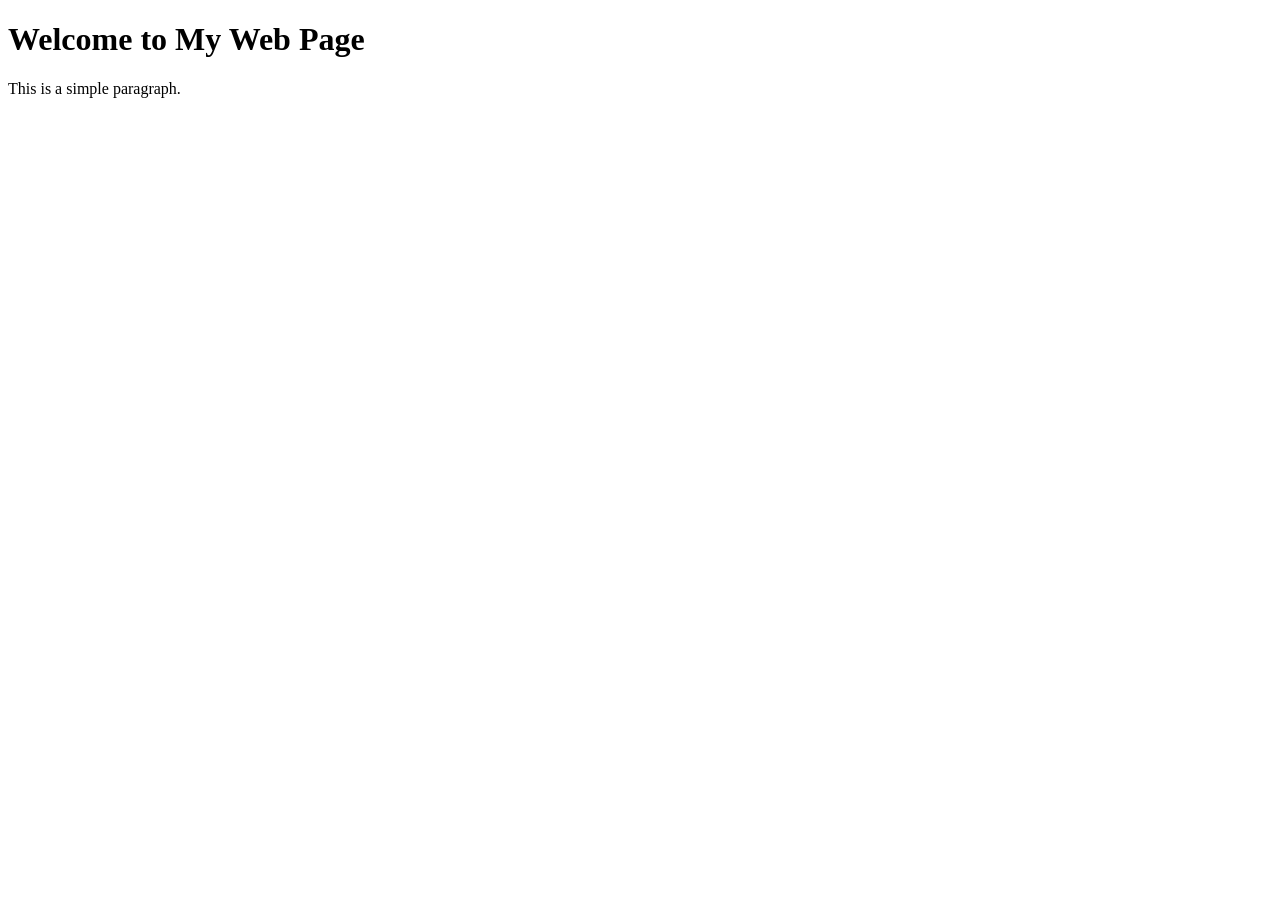
==== index.html @ 159b1469 "Add files via upload" ====
<!DOCTYPE html>
<html>
<head>
    <meta charset="UTF-8">
    <title>My Web Page</title>
</head>
<body>
    <h1>Welcome to My Web Page</h1>
    <p>This is a simple paragraph.</p>
</body>
</html>
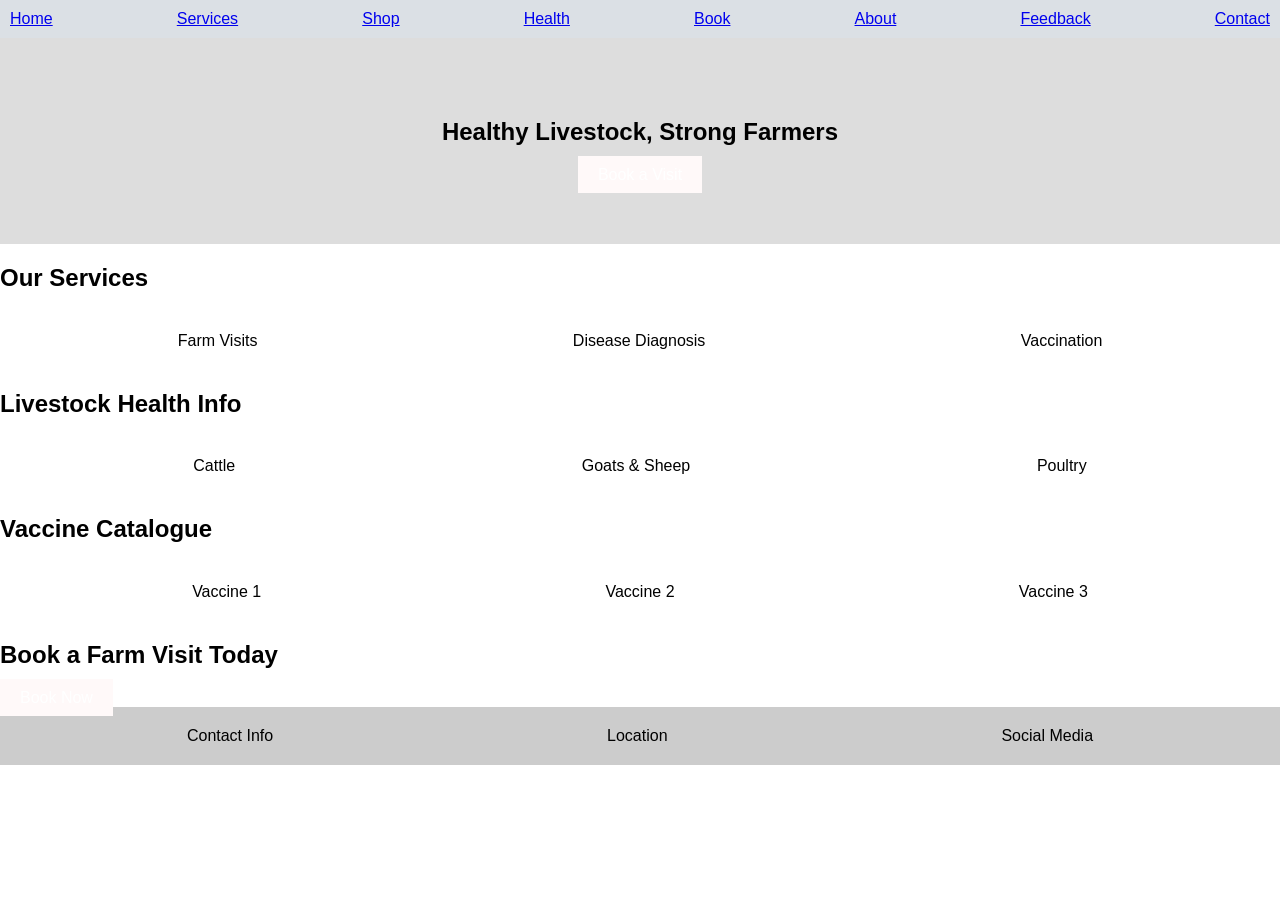
==== commit 717046b8: "Add files via upload" ====
--- a/index.html
+++ b/index.html
@@ -1,11 +1,88 @@
 <!DOCTYPE html>
-<html>
+<html lang="en">
+
 <head>
     <meta charset="UTF-8">
-    <title>My Web Page</title>
+    <meta name="viewport" content="width=device-width, initial-scale=1.0">
+    <title>Kgomo Care</title>
+    <link rel="stylesheet" href="style.css">
 </head>
+
 <body>
-    <h1>Welcome to My Web Page</h1>
-    <p>This is a simple paragraph.</p>
+
+    <!-- Navigation -->
+    <header>
+        
+        <nav>
+        <a href="index.html">Home</a>
+        <a href="services.html">Services</a>
+        <a href="shop.html">Shop</a>
+        <a href="health.html">Health</a>
+        <a href="book.html">Book</a>
+        <a href="about.html">About</a>
+        <a href="feedback.html">Feedback</a>
+        <a href="contact.html">Contact</a>
+        </nav>
+    
+    </header>
+
+    <section class="hero">
+       
+        <h1>Healthy Livestock, Strong Farmers</h1>
+        <a href="book.html" class="btn">Book a Visit</a>
+    
+    </section>
+
+    <section class="services">
+        
+        <h2>Our Services</h2>
+        <div class="service-box">
+        <div>Farm Visits</div>
+        <div>Disease Diagnosis</div>
+        <div>Vaccination</div>
+        </div>
+    
+    </section>
+
+    <section class="health">
+    
+        <h2>Livestock Health Info</h2>
+        <div class="health-box">
+        <div>Cattle</div>
+        <div>Goats & Sheep</div>
+        <div>Poultry</div>
+        </div>
+    
+    </section>
+
+    <section class="vaccines">
+        
+        <h2>Vaccine Catalogue</h2>
+        <div class="vaccine-box">
+        <div>Vaccine 1</div>
+        <div>Vaccine 2</div>
+        <div>Vaccine 3</div>
+        </div>
+    
+    </section>
+
+    <section class="cta">
+        
+        <h2>Book a Farm Visit Today</h2>
+        <a href="book.html" class="btn">Book Now</a>
+    
+    </section>
+
+    <footer>
+        
+        <div>Contact Info</div>
+        <div>Location</div>
+        <div>Social Media</div>
+    
+    </footer>
+
+    <script src="script.js"></script>
+
 </body>
-</html>+
+</html>
--- a/style.css
+++ b/style.css
@@ -0,0 +1,47 @@
+body {
+    font-family: Arial, sans-serif;
+    margin: 0;
+}
+
+nav {
+    display: flex;
+    justify-content: space-between;
+    background: #dbe0e5;
+    color: white;
+    padding: 10px;
+}
+
+nav ul {
+    display: flex;
+    list-style: none;
+}
+
+nav ul li {
+    margin: 0 10px;
+}
+
+.hero {
+    text-align: center;
+    padding: 60px;
+    background: #ddd;
+}
+
+.btn {
+    background: #fff9f9;
+    color: white;
+    padding: 10px 20px;
+    text-decoration: none;
+}
+
+.service-box, .health-box, .vaccine-box {
+    display: flex;
+    justify-content: space-around;
+    padding: 20px;
+}
+
+footer {
+    display: flex;
+    justify-content: space-around;
+    background: #ccc;
+    padding: 20px;
+}
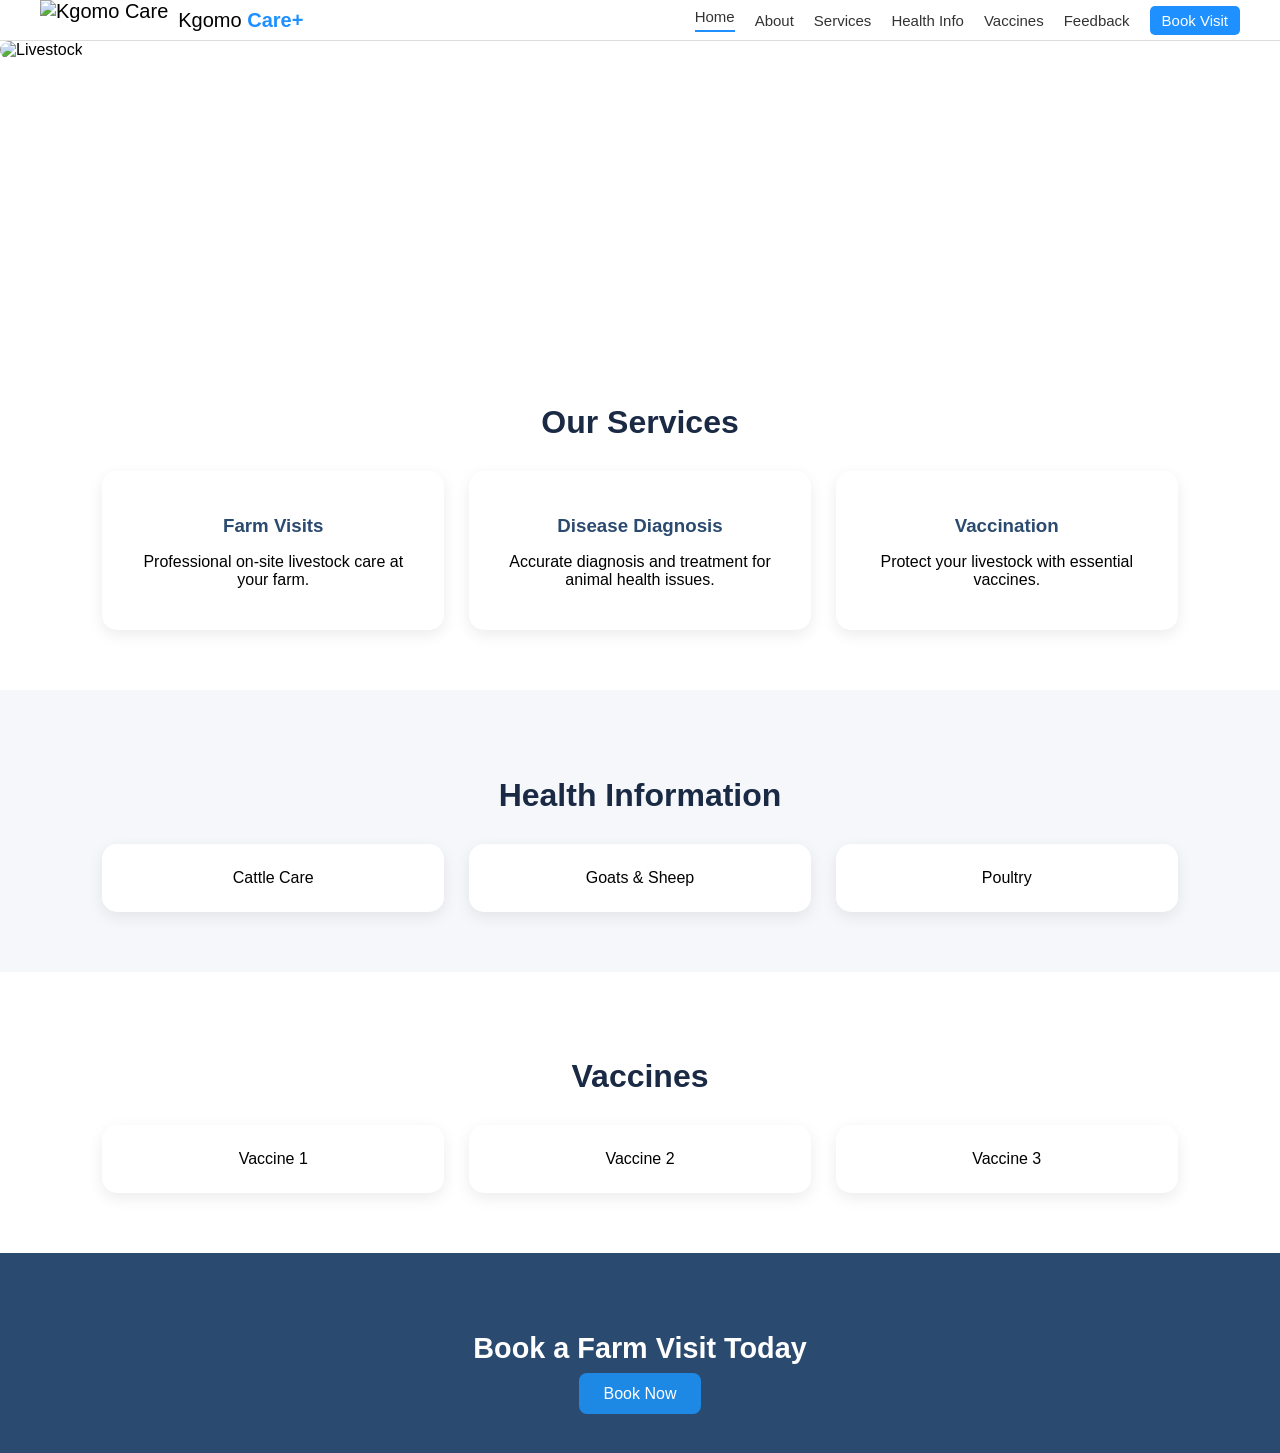
==== commit fd791334: "Add files via upload" ====
--- a/index.html
+++ b/index.html
@@ -12,74 +12,85 @@
 
     <!-- Navigation -->
     <header>
-        
-        <nav>
-        <a href="index.html">Home</a>
+        <div class="logo">
+            <img src="images/logo.png.jpeg" alt="Kgomo Care">
+            <span>Kgomo <b>Care+</b></span>
+        </div>
+
+    <nav>
+        <a href="index.html" class="active">Home</a>
+        <a href="about.html">About</a>
         <a href="services.html">Services</a>
-        <a href="shop.html">Shop</a>
-        <a href="health.html">Health</a>
-        <a href="book.html">Book</a>
-        <a href="about.html">About</a>
+        <a href="health.html">Health Info</a>
+        <a href="shop.html">Vaccines</a>
         <a href="feedback.html">Feedback</a>
-        <a href="contact.html">Contact</a>
-        </nav>
-    
+        <a href="book.html" class="btn">Book Visit</a>
+    </nav>
     </header>
 
-    <section class="hero">
-       
-        <h1>Healthy Livestock, Strong Farmers</h1>
-        <a href="book.html" class="btn">Book a Visit</a>
-    
-    </section>
+    <main>
 
-    <section class="services">
+        <!-- HERO -->
+        <section class="hero">
+            
+            <img src="images/hero.1.png" alt="Livestock">
         
-        <h2>Our Services</h2>
-        <div class="service-box">
-        <div>Farm Visits</div>
-        <div>Disease Diagnosis</div>
-        <div>Vaccination</div>
+        </section>
+
+    <!-- SERVICES -->
+        <section class="section">
+            <h2 class="section-title">Our Services</h2>
+
+        <div class="grid">
+            <div class="card">
+                <h3>Farm Visits</h3>
+                <p>Professional on-site livestock care at your farm.</p>
+            </div>
+
+            <div class="card">
+                <h3>Disease Diagnosis</h3>
+                <p>Accurate diagnosis and treatment for animal health issues.</p>
+            </div>
+        
+            <div class="card">
+                <h3>Vaccination</h3>
+                <p>Protect your livestock with essential vaccines.</p>
+            </div>
         </div>
     
-    </section>
+        </section>
 
-    <section class="health">
-    
-        <h2>Livestock Health Info</h2>
-        <div class="health-box">
-        <div>Cattle</div>
-        <div>Goats & Sheep</div>
-        <div>Poultry</div>
+    <!-- HEALTH INFO -->
+        <section class="section alt">
+            <h2 class="section-title">Health Information</h2>
+
+        <div class="grid">
+            <div class="card">Cattle Care</div>
+            <div class="card">Goats & Sheep</div>
+            <div class="card">Poultry</div>
         </div>
-    
-    </section>
+        
+        </section>
 
-    <section class="vaccines">
+    <!-- PRODUCTS -->
+        <section class="section">
+            <h2 class="section-title">Vaccines</h2>
+
+        <div class="grid">
+            <div class="card">Vaccine 1</div>
+            <div class="card">Vaccine 2</div>
+            <div class="card">Vaccine 3</div>
+        </div>
         
-        <h2>Vaccine Catalogue</h2>
-        <div class="vaccine-box">
-        <div>Vaccine 1</div>
-        <div>Vaccine 2</div>
-        <div>Vaccine 3</div>
-        </div>
-    
-    </section>
+        </section>
 
-    <section class="cta">
-        
-        <h2>Book a Farm Visit Today</h2>
-        <a href="book.html" class="btn">Book Now</a>
-    
-    </section>
+    <!-- CTA -->
+        <section class="cta">
+            <h3>Book a Farm Visit Today</h3>
+            <a href="book.html" class="btn">Book Now</a>
+        </section>
 
-    <footer>
-        
-        <div>Contact Info</div>
-        <div>Location</div>
-        <div>Social Media</div>
-    
-    </footer>
+    </main>
 
     <script src="script.js"></script>
 
--- a/style.css
+++ b/style.css
@@ -1,47 +1,168 @@
-body {
-    font-family: Arial, sans-serif;
-    margin: 0;
-}
-
-nav {
-    display: flex;
-    justify-content: space-between;
-    background: #dbe0e5;
-    color: white;
-    padding: 10px;
-}
-
-nav ul {
-    display: flex;
-    list-style: none;
-}
-
-nav ul li {
-    margin: 0 10px;
-}
-
-.hero {
-    text-align: center;
-    padding: 60px;
-    background: #ddd;
-}
-
-.btn {
-    background: #fff9f9;
-    color: white;
-    padding: 10px 20px;
-    text-decoration: none;
-}
-
-.service-box, .health-box, .vaccine-box {
-    display: flex;
-    justify-content: space-around;
-    padding: 20px;
-}
-
-footer {
-    display: flex;
-    justify-content: space-around;
-    background: #ccc;
-    padding: 20px;
-}+body
+{
+    margin: 0;
+    padding: 0;
+    box-sizing: border-box;
+    font-family: Arial, sans-serif;
+}
+
+body {
+    height: 100vh;
+    display: flex;
+    flex-direction: column;
+}
+
+/* NAVBAR */
+header {
+    height: 70px;
+    display: flex;
+    justify-content: space-between;
+    align-items: center;
+    padding: 0 40px;
+    background: white;
+    border-bottom: 1px solid #ddd;
+}
+
+/* LOGO */
+.logo {
+    display: flex;
+    align-items: center;
+    gap: 10px;
+    font-size: 20px;
+}
+
+.logo img {
+    height: 40px;
+}
+
+.logo b {
+    color: #1e90ff;
+}
+
+/* NAV LINKS */
+nav {
+    display: flex;
+    align-items: center;
+    gap: 20px;
+}
+
+nav a {
+    text-decoration: none;
+    color: #333;
+    font-size: 15px;
+    transition: 0.3s;
+}
+
+/* HOVER EFFECT */
+nav a:hover {
+    color: #1e90ff;
+}
+
+/* ACTIVE PAGE */
+nav .active {
+    border-bottom: 2px solid #1e90ff;
+    padding-bottom: 5px;
+}
+
+/* BUTTON (Book Visit) */
+nav .btn {
+    background: #1e90ff;
+    color: white;
+    padding: 6px 12px;
+    border-radius: 5px;
+}
+
+nav .btn:hover {
+    background: #187bcd;
+}
+
+.hero {
+    height: 24%;
+    width: 100%;
+}
+
+.hero img {
+    width: 100%;
+    height: 100%;
+    object-fit: cover;
+    border-radius: 10px;
+}
+
+/* GENERAL SECTION */
+.section {
+    padding: 60px 8%;
+    text-align: center;
+}
+
+.section.alt {
+    background: #f5f7fa;
+}
+
+.section-title {
+    font-size: 2rem;
+    margin-bottom: 30px;
+    color: #1a2a44;
+}
+
+/* GRID LAYOUT */
+.grid {
+    display: grid;
+    grid-template-columns: repeat(auto-fit, minmax(250px, 1fr));
+    gap: 25px;
+}
+
+/* CARD STYLE */
+.card {
+    background: white;
+    padding: 25px;
+    border-radius: 15px;
+    box-shadow: 0 5px 15px rgba(0,0,0,0.08);
+    transition: 0.3s;
+    cursor: pointer;
+}
+
+.card:hover {
+    transform: translateY(-8px);
+    box-shadow: 0 10px 25px rgba(0,0,0,0.15);
+}
+
+.card h3 {
+    margin-bottom: 10px;
+    color: #2b4a6f;
+}
+
+/* CTA SECTION */
+.cta {
+    background: #2b4a6f;
+    color: white;
+    text-align: center;
+    padding: 50px 20px;
+}
+
+.cta h3 {
+    margin-bottom: 20px;
+    font-size: 1.8rem;
+}
+
+/* BUTTON */
+.btn {
+    background: #1e88e5;
+    color: white;
+    padding: 12px 25px;
+    border-radius: 8px;
+    text-decoration: none;
+    transition: 0.3s;
+}
+
+.btn:hover {
+    background: #1565c0;
+}
+
+/* FOOTER */
+footer {
+    height: 8%;
+    display: flex;
+    justify-content: space-around;
+    align-items: center;
+    border-top: 1px solid #ccc;
+}
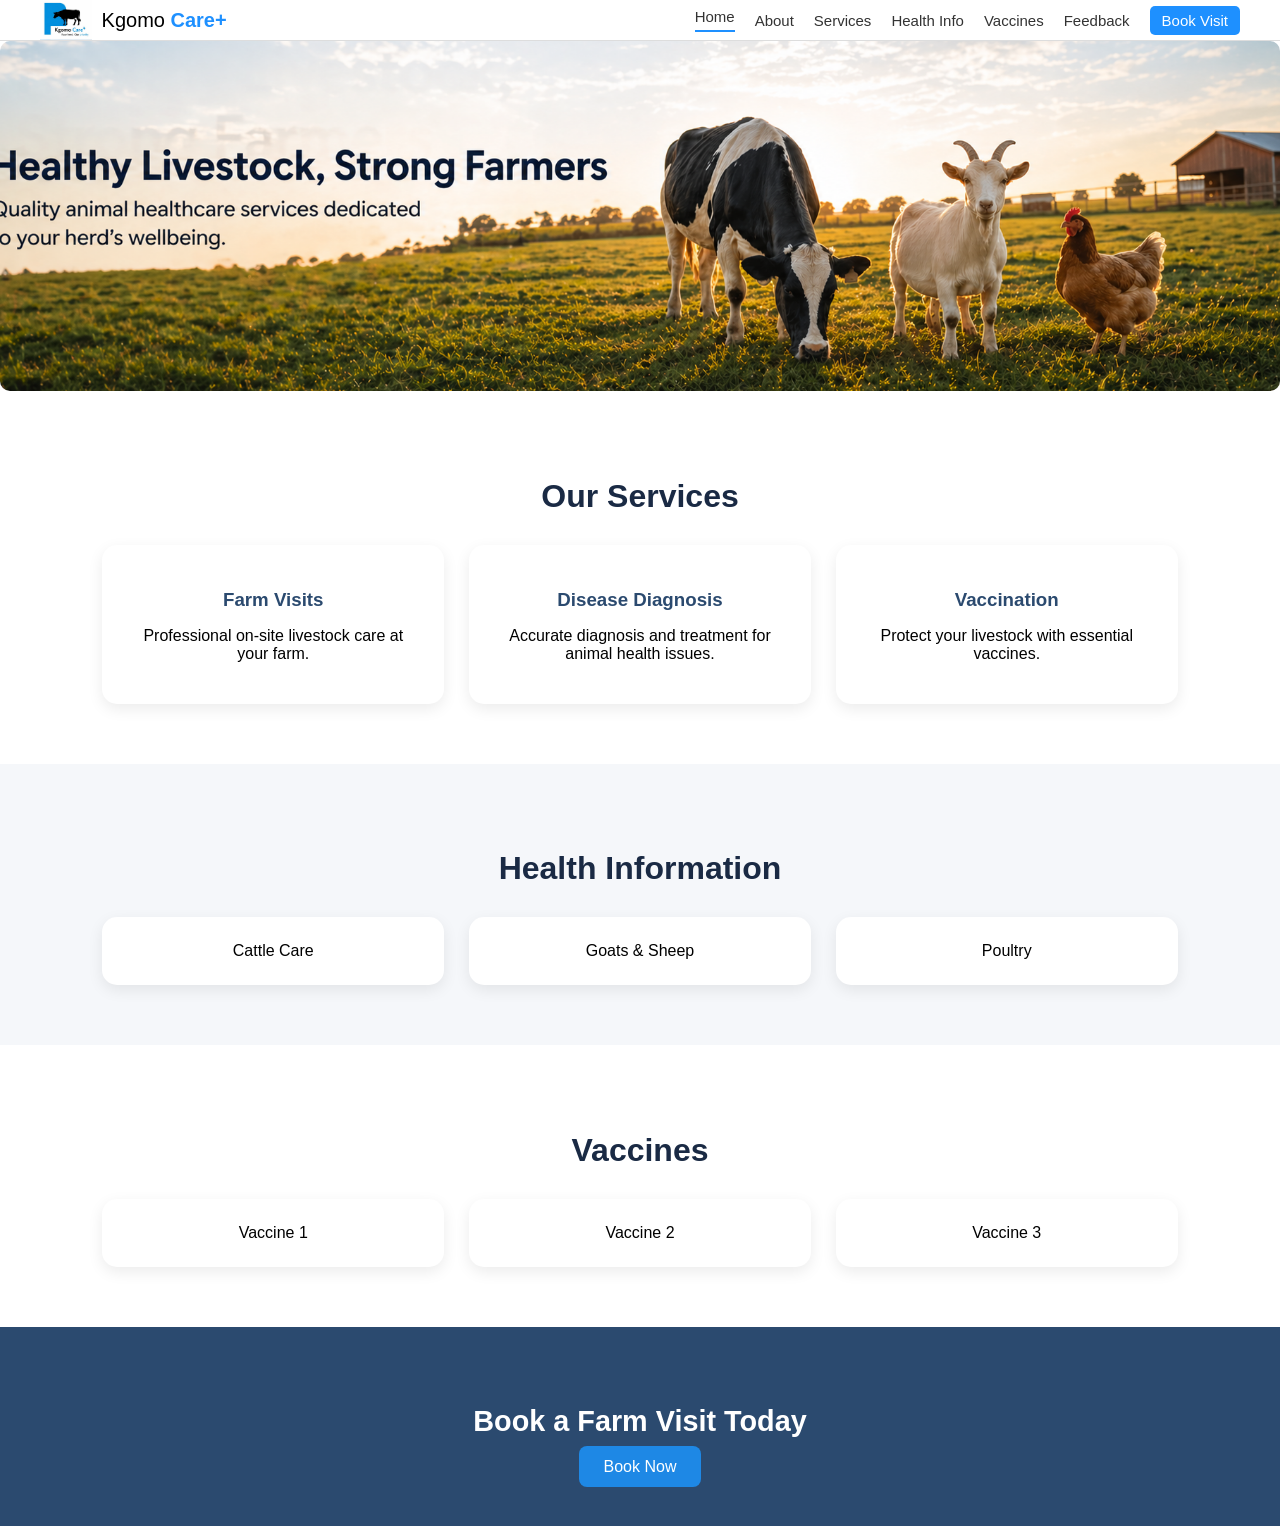
==== commit f9109b7e: "Add files via upload" ====
--- a/index.html
+++ b/index.html
@@ -13,7 +13,7 @@
     <!-- Navigation -->
     <header>
         <div class="logo">
-            <img src="images/logo.png.jpeg" alt="Kgomo Care">
+            <img src="logo.png.jpeg" alt="Kgomo Care">
             <span>Kgomo <b>Care+</b></span>
         </div>
 
@@ -33,7 +33,7 @@
         <!-- HERO -->
         <section class="hero">
             
-            <img src="images/hero.1.png" alt="Livestock">
+            <img src="hero.1.png" alt="Livestock">
         
         </section>
 
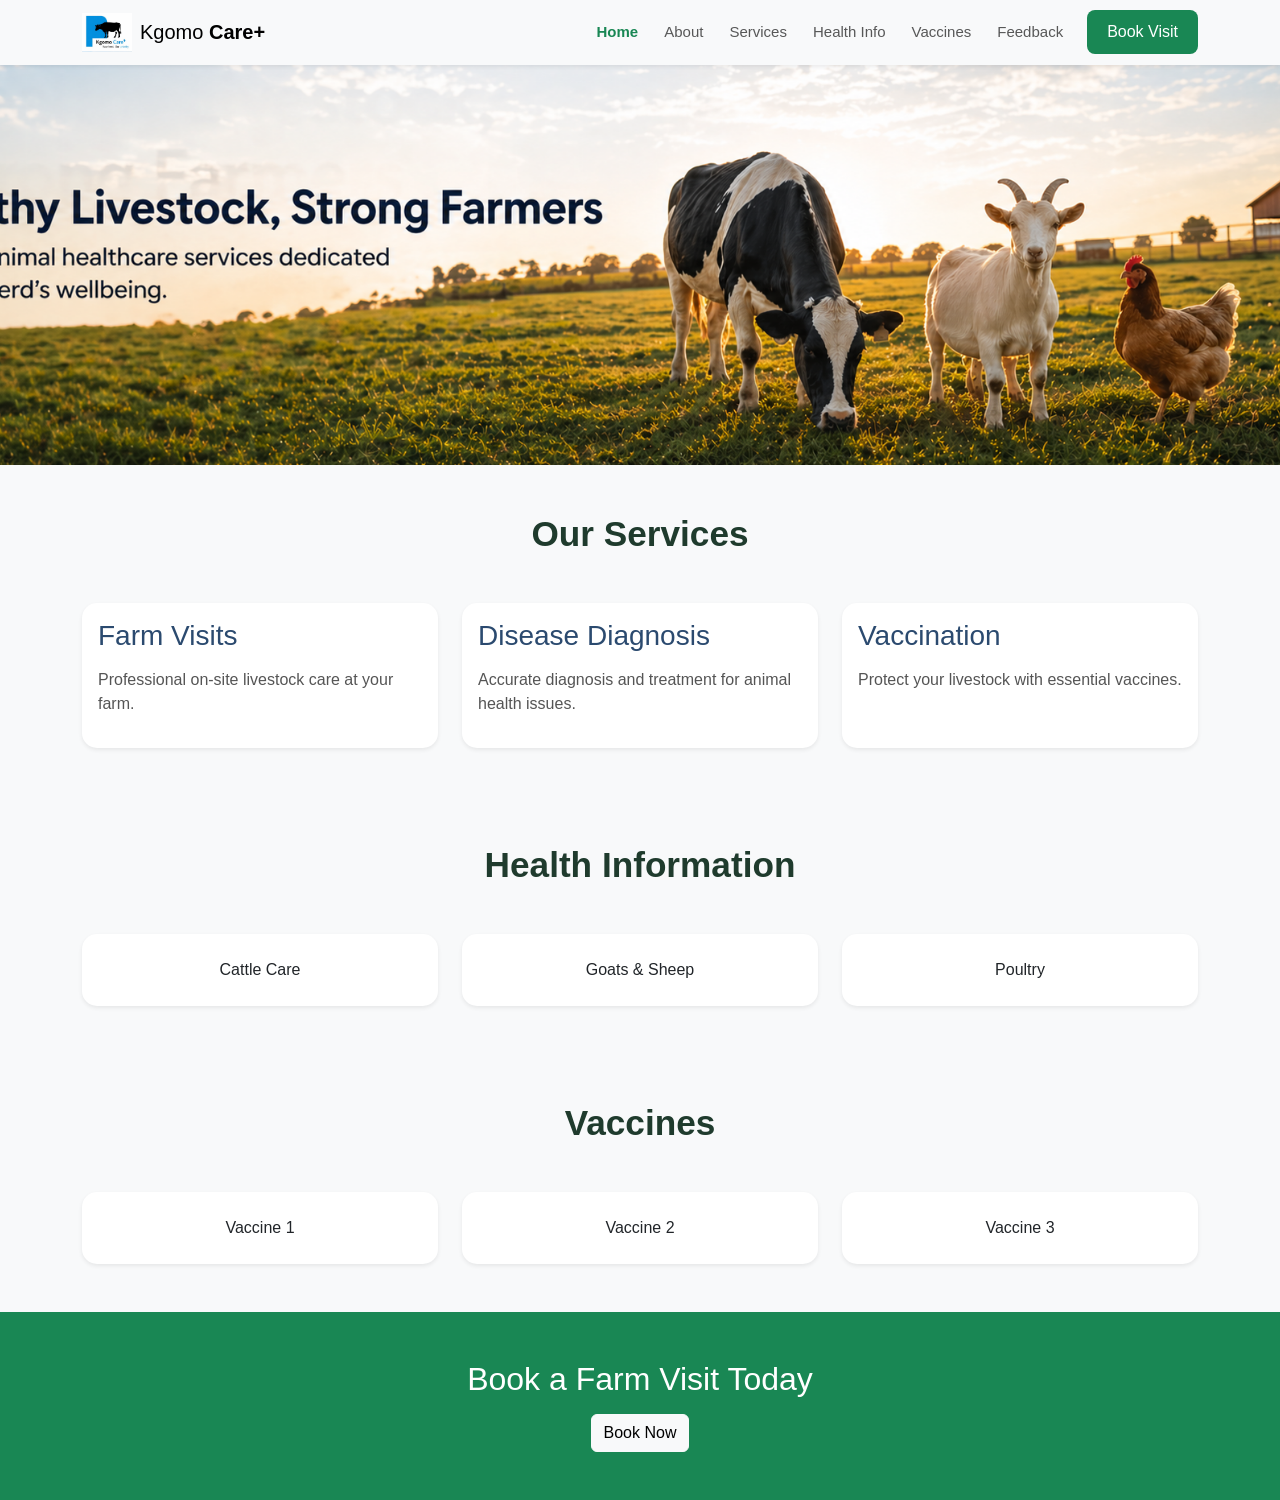
==== commit 1ae871ce: "Add files via upload" ====
--- a/index.html
+++ b/index.html
@@ -4,96 +4,272 @@
 <head>
     <meta charset="UTF-8">
     <meta name="viewport" content="width=device-width, initial-scale=1.0">
+
     <title>Kgomo Care</title>
+
+    <!-- Bootstrap CSS -->
+    <link
+        href="https://cdn.jsdelivr.net/npm/bootstrap@5.3.3/dist/css/bootstrap.min.css"
+        rel="stylesheet">
+
+    <!-- Bootstrap Icons -->
+    <link
+        rel="stylesheet"
+        href="https://cdn.jsdelivr.net/npm/bootstrap-icons@1.11.3/font/bootstrap-icons.min.css">
+
+    <!-- Custom CSS -->
     <link rel="stylesheet" href="style.css">
 </head>
 
 <body>
 
-    <!-- Navigation -->
+    <!-- NAVIGATION -->
     <header>
-        <div class="logo">
-            <img src="logo.png.jpeg" alt="Kgomo Care">
-            <span>Kgomo <b>Care+</b></span>
-        </div>
-
-    <nav>
-        <a href="index.html" class="active">Home</a>
-        <a href="about.html">About</a>
-        <a href="services.html">Services</a>
-        <a href="health.html">Health Info</a>
-        <a href="shop.html">Vaccines</a>
-        <a href="feedback.html">Feedback</a>
-        <a href="book.html" class="btn">Book Visit</a>
-    </nav>
+        <nav class="navbar navbar-expand-lg navbar-light bg-light shadow-sm">
+
+            <div class="container">
+
+                <!-- Logo -->
+                <a class="navbar-brand d-flex align-items-center" href="index.html">
+
+                    <img src="logo.png.jpeg"
+                        alt="Kgomo Care"
+                        width="50"
+                        class="me-2">
+
+                    <span>
+                        Kgomo <b>Care+</b>
+                    </span>
+
+                </a>
+
+                <!-- Mobile Toggle -->
+                <button class="navbar-toggler"
+                    type="button"
+                    data-bs-toggle="collapse"
+                    data-bs-target="#navbarNav">
+
+                    <span class="navbar-toggler-icon"></span>
+
+                </button>
+
+                <!-- Navbar Links -->
+                <div class="collapse navbar-collapse" id="navbarNav">
+
+                    <ul class="navbar-nav ms-auto align-items-lg-center">
+
+                        <li class="nav-item">
+                            <a class="nav-link active" href="index.html">
+                                Home
+                            </a>
+                        </li>
+
+                        <li class="nav-item">
+                            <a class="nav-link" href="about.html">
+                                About
+                            </a>
+                        </li>
+
+                        <li class="nav-item">
+                            <a class="nav-link" href="services.html">
+                                Services
+                            </a>
+                        </li>
+
+                        <li class="nav-item">
+                            <a class="nav-link" href="health.html">
+                                Health Info
+                            </a>
+                        </li>
+
+                        <li class="nav-item">
+                            <a class="nav-link" href="shop.html">
+                                Vaccines
+                            </a>
+                        </li>
+
+                        <li class="nav-item">
+                            <a class="nav-link" href="feedback.html">
+                                Feedback
+                            </a>
+                        </li>
+
+                        <li class="nav-item ms-lg-3">
+                            <a href="book.html" class="btn btn-success">
+                                Book Visit
+                            </a>
+                        </li>
+
+                    </ul>
+
+                </div>
+
+            </div>
+
+        </nav>
     </header>
 
     <main>
 
         <!-- HERO -->
         <section class="hero">
-            
-            <img src="hero.1.png" alt="Livestock">
-        
-        </section>
-
-    <!-- SERVICES -->
-        <section class="section">
-            <h2 class="section-title">Our Services</h2>
-
-        <div class="grid">
-            <div class="card">
-                <h3>Farm Visits</h3>
-                <p>Professional on-site livestock care at your farm.</p>
-            </div>
-
-            <div class="card">
-                <h3>Disease Diagnosis</h3>
-                <p>Accurate diagnosis and treatment for animal health issues.</p>
-            </div>
-        
-            <div class="card">
-                <h3>Vaccination</h3>
-                <p>Protect your livestock with essential vaccines.</p>
-            </div>
-        </div>
-    
-        </section>
-
-    <!-- HEALTH INFO -->
-        <section class="section alt">
-            <h2 class="section-title">Health Information</h2>
-
-        <div class="grid">
-            <div class="card">Cattle Care</div>
-            <div class="card">Goats & Sheep</div>
-            <div class="card">Poultry</div>
-        </div>
-        
-        </section>
-
-    <!-- PRODUCTS -->
-        <section class="section">
-            <h2 class="section-title">Vaccines</h2>
-
-        <div class="grid">
-            <div class="card">Vaccine 1</div>
-            <div class="card">Vaccine 2</div>
-            <div class="card">Vaccine 3</div>
-        </div>
-        
-        </section>
-
-    <!-- CTA -->
-        <section class="cta">
-            <h3>Book a Farm Visit Today</h3>
-            <a href="book.html" class="btn">Book Now</a>
+
+            <img src="hero.1.png"
+                alt="Livestock"
+                class="img-fluid w-100">
+
+        </section>
+
+        <!-- SERVICES -->
+        <section class="section py-5">
+
+            <div class="container">
+
+                <h2 class="section-title text-center mb-5">
+                    Our Services
+                </h2>
+
+                <div class="row g-4">
+
+                    <div class="col-md-4">
+                        <div class="card h-100 shadow-sm p-3">
+
+                            <h3>Farm Visits</h3>
+
+                            <p>
+                                Professional on-site livestock care at your farm.
+                            </p>
+
+                        </div>
+                    </div>
+
+                    <div class="col-md-4">
+                        <div class="card h-100 shadow-sm p-3">
+
+                            <h3>Disease Diagnosis</h3>
+
+                            <p>
+                                Accurate diagnosis and treatment for animal health issues.
+                            </p>
+
+                        </div>
+                    </div>
+
+                    <div class="col-md-4">
+                        <div class="card h-100 shadow-sm p-3">
+
+                            <h3>Vaccination</h3>
+
+                            <p>
+                                Protect your livestock with essential vaccines.
+                            </p>
+
+                        </div>
+                    </div>
+
+                </div>
+
+            </div>
+
+        </section>
+
+        <!-- HEALTH INFO -->
+        <section class="section alt py-5 bg-light">
+
+            <div class="container">
+
+                <h2 class="section-title text-center mb-5">
+                    Health Information
+                </h2>
+
+                <div class="row g-4">
+
+                    <div class="col-md-4">
+                        <div class="card p-4 text-center shadow-sm">
+                            Cattle Care
+                        </div>
+                    </div>
+
+                    <div class="col-md-4">
+                        <div class="card p-4 text-center shadow-sm">
+                            Goats & Sheep
+                        </div>
+                    </div>
+
+                    <div class="col-md-4">
+                        <div class="card p-4 text-center shadow-sm">
+                            Poultry
+                        </div>
+                    </div>
+
+                </div>
+
+            </div>
+
+        </section>
+
+        <!-- PRODUCTS -->
+        <section class="section py-5">
+
+            <div class="container">
+
+                <h2 class="section-title text-center mb-5">
+                    Vaccines
+                </h2>
+
+                <div class="row g-4">
+
+                    <div class="col-md-4">
+                        <div class="card p-4 text-center shadow-sm">
+                            Vaccine 1
+                        </div>
+                    </div>
+
+                    <div class="col-md-4">
+                        <div class="card p-4 text-center shadow-sm">
+                            Vaccine 2
+                        </div>
+                    </div>
+
+                    <div class="col-md-4">
+                        <div class="card p-4 text-center shadow-sm">
+                            Vaccine 3
+                        </div>
+                    </div>
+
+                </div>
+
+            </div>
+
+        </section>
+
+        <!-- CTA -->
+        <section class="cta bg-success text-white text-center py-5">
+
+            <div class="container">
+
+                <h3 class="mb-3">
+                    Book a Farm Visit Today
+                </h3>
+
+                <a href="book.html" class="btn btn-light">
+                    Book Now
+                </a>
+
+            </div>
+
         </section>
 
     </main>
 
+    <!-- Bootstrap JS -->
+    <script
+        src="https://cdn.jsdelivr.net/npm/bootstrap@5.3.3/dist/js/bootstrap.bundle.min.js">
+    </script>
+
+    <!-- Custom JS -->
     <script src="script.js"></script>
 
 </body>
 
-</html>
+</html>
--- a/style.css
+++ b/style.css
@@ -1,26 +1,14 @@
-body
-{
+/* GLOBAL */
+* {
     margin: 0;
     padding: 0;
     box-sizing: border-box;
-    font-family: Arial, sans-serif;
 }
 
 body {
-    height: 100vh;
-    display: flex;
-    flex-direction: column;
-}
-
-/* NAVBAR */
-header {
-    height: 70px;
-    display: flex;
-    justify-content: space-between;
-    align-items: center;
-    padding: 0 40px;
-    background: white;
-    border-bottom: 1px solid #ddd;
+    font-family: Arial, sans-serif;
+    background-color: #f8f9fa;
+    color: #212529;
 }
 
 /* LOGO */
@@ -28,141 +16,153 @@
     display: flex;
     align-items: center;
     gap: 10px;
-    font-size: 20px;
 }
 
 .logo img {
-    height: 40px;
+    height: 45px;
+    width: auto;
 }
 
 .logo b {
-    color: #1e90ff;
+    color: #198754;
 }
 
-/* NAV LINKS */
-nav {
-    display: flex;
-    align-items: center;
-    gap: 20px;
+/* NAVBAR LINKS */
+.navbar-nav .nav-link {
+    font-size: 15px;
+    transition: 0.3s;
+    margin-left: 10px;
 }
 
-nav a {
-    text-decoration: none;
-    color: #333;
-    font-size: 15px;
-    transition: 0.3s;
+.navbar-nav .nav-link:hover {
+    color: #198754;
 }
 
-/* HOVER EFFECT */
-nav a:hover {
-    color: #1e90ff;
+.navbar-nav .nav-link.active {
+    color: #198754 !important;
+    font-weight: bold;
 }
 
-/* ACTIVE PAGE */
-nav .active {
-    border-bottom: 2px solid #1e90ff;
-    padding-bottom: 5px;
-}
-
-/* BUTTON (Book Visit) */
-nav .btn {
-    background: #1e90ff;
-    color: white;
-    padding: 6px 12px;
-    border-radius: 5px;
-}
-
-nav .btn:hover {
-    background: #187bcd;
-}
-
+/* HERO SECTION */
 .hero {
-    height: 24%;
     width: 100%;
+    overflow: hidden;
 }
 
 .hero img {
     width: 100%;
-    height: 100%;
+    height: 400px;
     object-fit: cover;
-    border-radius: 10px;
 }
 
-/* GENERAL SECTION */
+/* SECTION STYLING */
 .section {
-    padding: 60px 8%;
-    text-align: center;
-}
-
-.section.alt {
-    background: #f5f7fa;
+    padding: 70px 0;
 }
 
 .section-title {
-    font-size: 2rem;
-    margin-bottom: 30px;
-    color: #1a2a44;
+    font-size: 2.2rem;
+    font-weight: bold;
+    color: #1f3b2d;
 }
 
-/* GRID LAYOUT */
-.grid {
-    display: grid;
-    grid-template-columns: repeat(auto-fit, minmax(250px, 1fr));
-    gap: 25px;
-}
-
-/* CARD STYLE */
+/* CARD STYLING */
 .card {
-    background: white;
-    padding: 25px;
+    border: none;
     border-radius: 15px;
-    box-shadow: 0 5px 15px rgba(0,0,0,0.08);
-    transition: 0.3s;
-    cursor: pointer;
+    transition: 0.3s ease;
 }
 
 .card:hover {
     transform: translateY(-8px);
-    box-shadow: 0 10px 25px rgba(0,0,0,0.15);
+    box-shadow: 0 10px 25px rgba(0, 0, 0, 0.15);
 }
 
 .card h3 {
-    margin-bottom: 10px;
     color: #2b4a6f;
+    margin-bottom: 15px;
+}
+
+.card p {
+    color: #555;
+}
+
+/* BUTTONS */
+.btn-success {
+    background-color: #198754;
+    border: none;
+    border-radius: 8px;
+    padding: 10px 20px;
+    transition: 0.3s;
+}
+
+.btn-success:hover {
+    background-color: #146c43;
+}
+
+/* CUSTOM BUTTON */
+.btn-custom {
+    background-color: #198754;
+    color: white;
+    border-radius: 8px;
+    padding: 12px 25px;
+    text-decoration: none;
+    transition: 0.3s;
+}
+
+.btn-custom:hover {
+    background-color: #146c43;
+    color: white;
 }
 
 /* CTA SECTION */
 .cta {
-    background: #2b4a6f;
+    background: #198754;
     color: white;
-    text-align: center;
-    padding: 50px 20px;
 }
 
 .cta h3 {
-    margin-bottom: 20px;
-    font-size: 1.8rem;
+    font-size: 2rem;
+    margin-bottom: 15px;
 }
 
-/* BUTTON */
-.btn {
-    background: #1e88e5;
-    color: white;
-    padding: 12px 25px;
+/* FORMS */
+.form-control,
+.form-select {
     border-radius: 8px;
-    text-decoration: none;
-    transition: 0.3s;
+    padding: 12px;
 }
 
-.btn:hover {
-    background: #1565c0;
+textarea.form-control {
+    resize: none;
 }
 
 /* FOOTER */
 footer {
-    height: 8%;
-    display: flex;
-    justify-content: space-around;
-    align-items: center;
-    border-top: 1px solid #ccc;
+    background: #212529;
+    color: white;
+    padding: 20px 0;
+    text-align: center;
 }
+
+/* ICON SPACING */
+.bi {
+    vertical-align: middle;
+}
+
+/* RESPONSIVE DESIGN */
+@media (max-width: 768px) {
+
+    .hero img {
+        height: 250px;
+    }
+
+    .section-title {
+        font-size: 1.8rem;
+    }
+
+    .cta h3 {
+        font-size: 1.5rem;
+    }
+
+}
